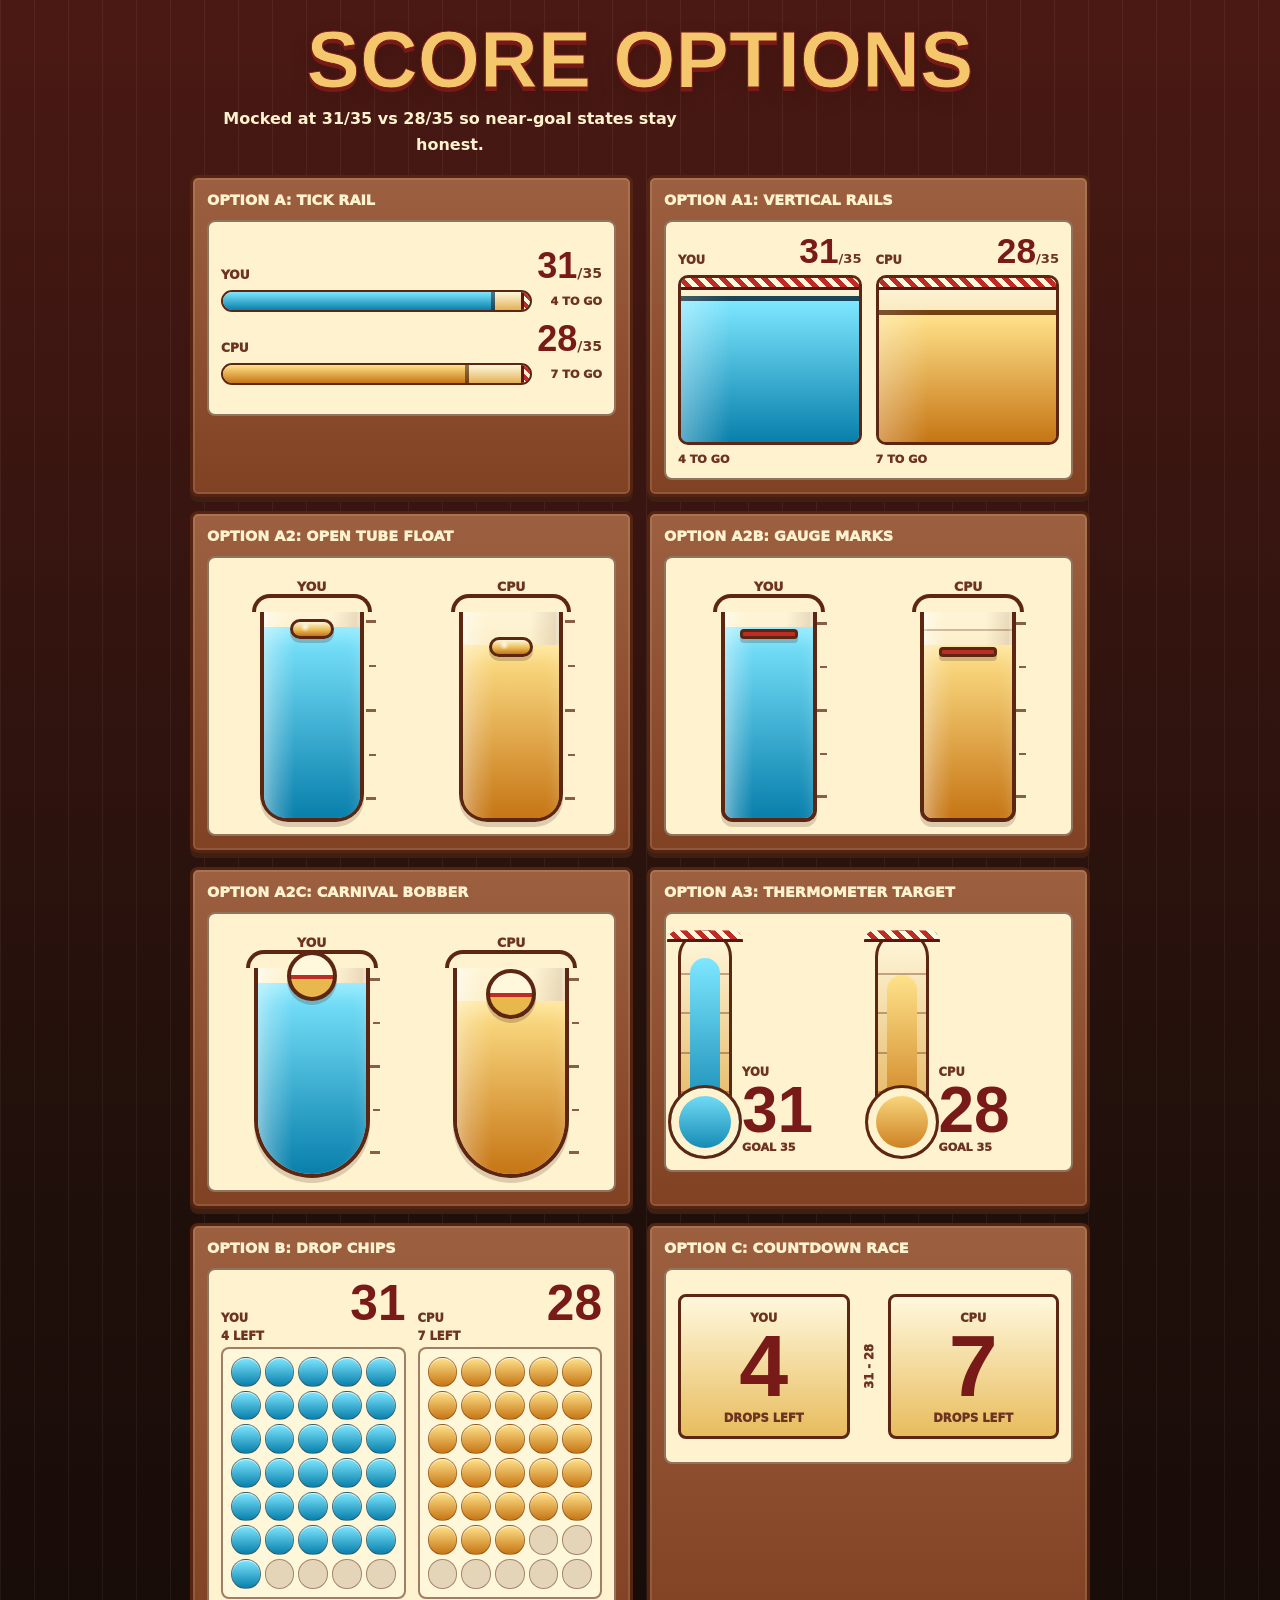
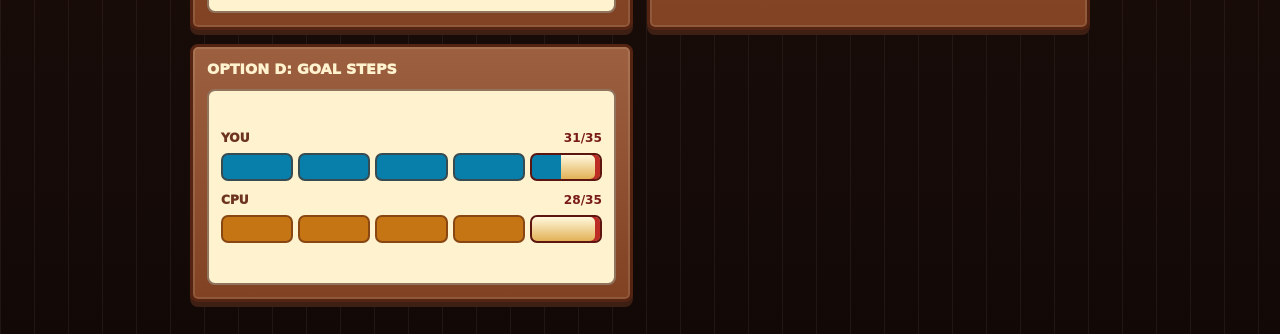
==== score-mockups.html @ f76b4ddb "Add tube-style score display Why: - Make score progress visually discernible without implying the go" ====
<!DOCTYPE html>
<html lang="en">
<head>
  <meta charset="UTF-8" />
  <meta name="viewport" content="width=device-width, initial-scale=1.0" />
  <title>ThumbJam Score Mockups</title>
  <link rel="stylesheet" href="styles.css?v=4" />
</head>
<body class="mockup-body">
  <main class="mockup-shell">
    <header class="mockup-header">
      <h1>Score Options</h1>
      <p>Mocked at 31/35 vs 28/35 so near-goal states stay honest.</p>
    </header>

    <section class="mockup-grid" aria-label="Score display mockups">
      <article class="mockup-panel">
        <h2>Option A: Tick Rail</h2>
        <div class="score-option score-option-rail">
          <div class="score-row" style="--score: 31; --target: 35; --progress: 88.57%;">
            <div class="score-row-meta">
              <span>You</span>
              <strong>31<span>/35</span></strong>
            </div>
            <div class="rail-meter" aria-hidden="true">
              <span class="rail-fill"></span>
              <span class="rail-goal"></span>
            </div>
            <small>4 to go</small>
          </div>
          <div class="score-row cpu" style="--score: 28; --target: 35; --progress: 80%;">
            <div class="score-row-meta">
              <span>CPU</span>
              <strong>28<span>/35</span></strong>
            </div>
            <div class="rail-meter" aria-hidden="true">
              <span class="rail-fill"></span>
              <span class="rail-goal"></span>
            </div>
            <small>7 to go</small>
          </div>
        </div>
      </article>

      <article class="mockup-panel mockup-panel-wide">
        <h2>Option A1: Vertical Rails</h2>
        <div class="score-option score-option-vertical">
          <div class="vertical-score" style="--progress: 88.57%;">
            <div class="vertical-topline">
              <span>You</span>
              <strong>31<span>/35</span></strong>
            </div>
            <div class="vertical-meter" aria-hidden="true">
              <span class="vertical-fill"></span>
              <span class="vertical-goal"></span>
            </div>
            <small>4 to go</small>
          </div>
          <div class="vertical-score cpu" style="--progress: 80%;">
            <div class="vertical-topline">
              <span>CPU</span>
              <strong>28<span>/35</span></strong>
            </div>
            <div class="vertical-meter" aria-hidden="true">
              <span class="vertical-fill"></span>
              <span class="vertical-goal"></span>
            </div>
            <small>7 to go</small>
          </div>
        </div>
      </article>

      <article class="mockup-panel mockup-panel-wide">
        <h2>Option A2: Open Tube Float</h2>
        <div class="score-option score-option-tubes">
          <div class="tube-pair tube-pair-classic">
            <div class="tube-score" style="--progress: 88.57%;">
              <span>You</span>
              <div class="open-tube" aria-hidden="true">
                <i class="tube-fill"></i>
                <i class="tube-float"></i>
              </div>
            </div>
            <div class="tube-score cpu" style="--progress: 80%;">
              <span>CPU</span>
              <div class="open-tube" aria-hidden="true">
                <i class="tube-fill"></i>
                <i class="tube-float"></i>
              </div>
            </div>
          </div>
        </div>
      </article>

      <article class="mockup-panel mockup-panel-wide">
        <h2>Option A2b: Gauge Marks</h2>
        <div class="score-option score-option-tubes">
          <div class="tube-pair tube-pair-gauge">
            <div class="tube-score" style="--progress: 88.57%;">
              <span>You</span>
              <div class="open-tube" aria-hidden="true">
                <i class="tube-fill"></i>
                <i class="tube-float"></i>
              </div>
            </div>
            <div class="tube-score cpu" style="--progress: 80%;">
              <span>CPU</span>
              <div class="open-tube" aria-hidden="true">
                <i class="tube-fill"></i>
                <i class="tube-float"></i>
              </div>
            </div>
          </div>
        </div>
      </article>

      <article class="mockup-panel mockup-panel-wide">
        <h2>Option A2c: Carnival Bobber</h2>
        <div class="score-option score-option-tubes">
          <div class="tube-pair tube-pair-bobber">
            <div class="tube-score" style="--progress: 88.57%;">
              <span>You</span>
              <div class="open-tube" aria-hidden="true">
                <i class="tube-fill"></i>
                <i class="tube-float"></i>
              </div>
            </div>
            <div class="tube-score cpu" style="--progress: 80%;">
              <span>CPU</span>
              <div class="open-tube" aria-hidden="true">
                <i class="tube-fill"></i>
                <i class="tube-float"></i>
              </div>
            </div>
          </div>
        </div>
      </article>

      <article class="mockup-panel mockup-panel-wide">
        <h2>Option A3: Thermometer Target</h2>
        <div class="score-option score-option-thermo">
          <div class="thermo-score" style="--progress: 88.57%;">
            <div class="thermo-meter" aria-hidden="true">
              <span class="thermo-fill"></span>
              <span class="thermo-target"></span>
            </div>
            <div class="thermo-copy">
              <span>You</span>
              <strong>31</strong>
              <small>Goal 35</small>
            </div>
          </div>
          <div class="thermo-score cpu" style="--progress: 80%;">
            <div class="thermo-meter" aria-hidden="true">
              <span class="thermo-fill"></span>
              <span class="thermo-target"></span>
            </div>
            <div class="thermo-copy">
              <span>CPU</span>
              <strong>28</strong>
              <small>Goal 35</small>
            </div>
          </div>
        </div>
      </article>

      <article class="mockup-panel">
        <h2>Option B: Drop Chips</h2>
        <div class="score-option score-option-chips">
          <div class="chip-score">
            <span>You</span>
            <strong>31</strong>
            <small>4 left</small>
            <div class="chip-lane" style="--filled: 31;">
              <i class="filled"></i><i class="filled"></i><i class="filled"></i><i class="filled"></i><i class="filled"></i><i class="filled"></i><i class="filled"></i>
              <i class="filled"></i><i class="filled"></i><i class="filled"></i><i class="filled"></i><i class="filled"></i><i class="filled"></i><i class="filled"></i>
              <i class="filled"></i><i class="filled"></i><i class="filled"></i><i class="filled"></i><i class="filled"></i><i class="filled"></i><i class="filled"></i>
              <i class="filled"></i><i class="filled"></i><i class="filled"></i><i class="filled"></i><i class="filled"></i><i class="filled"></i><i class="filled"></i>
              <i class="filled"></i><i class="filled"></i><i class="filled"></i><i></i><i></i><i></i><i></i>
            </div>
          </div>
          <div class="chip-score cpu">
            <span>CPU</span>
            <strong>28</strong>
            <small>7 left</small>
            <div class="chip-lane" style="--filled: 28;">
              <i class="filled"></i><i class="filled"></i><i class="filled"></i><i class="filled"></i><i class="filled"></i><i class="filled"></i><i class="filled"></i>
              <i class="filled"></i><i class="filled"></i><i class="filled"></i><i class="filled"></i><i class="filled"></i><i class="filled"></i><i class="filled"></i>
              <i class="filled"></i><i class="filled"></i><i class="filled"></i><i class="filled"></i><i class="filled"></i><i class="filled"></i><i class="filled"></i>
              <i class="filled"></i><i class="filled"></i><i class="filled"></i><i class="filled"></i><i class="filled"></i><i class="filled"></i><i class="filled"></i>
              <i></i><i></i><i></i><i></i><i></i><i></i><i></i>
            </div>
          </div>
        </div>
      </article>

      <article class="mockup-panel">
        <h2>Option C: Countdown Race</h2>
        <div class="score-option score-option-countdown">
          <div class="countdown-score">
            <span>You</span>
            <strong>4</strong>
            <small>drops left</small>
          </div>
          <div class="countdown-vs">31 - 28</div>
          <div class="countdown-score cpu">
            <span>CPU</span>
            <strong>7</strong>
            <small>drops left</small>
          </div>
        </div>
      </article>

      <article class="mockup-panel">
        <h2>Option D: Goal Steps</h2>
        <div class="score-option score-option-steps">
          <div class="step-score" style="--progress: 88.57%;">
            <div class="step-label">
              <span>You</span>
              <strong>31/35</strong>
            </div>
            <div class="step-track" aria-hidden="true">
              <span style="--fill: 100%;"></span><span style="--fill: 100%;"></span><span style="--fill: 100%;"></span><span style="--fill: 100%;"></span><span style="--fill: 42.85%;"></span>
            </div>
          </div>
          <div class="step-score cpu" style="--progress: 80%;">
            <div class="step-label">
              <span>CPU</span>
              <strong>28/35</strong>
            </div>
            <div class="step-track" aria-hidden="true">
              <span style="--fill: 100%;"></span><span style="--fill: 100%;"></span><span style="--fill: 100%;"></span><span style="--fill: 100%;"></span><span style="--fill: 0%;"></span>
            </div>
          </div>
        </div>
      </article>
    </section>
  </main>
</body>
</html>
---- styles.css ----
:root {
  --bg: #20110c;
  --booth-red: #bd2d25;
  --booth-red-dark: #781a18;
  --cream: #fff2cf;
  --cream-deep: #f4c76c;
  --wood: #7a3f22;
  --wood-dark: #3d1f14;
  --ink: #27120d;
  --text: #fff8dd;
  --muted: #6c3420;
  --player: #35c7f0;
  --player-deep: #087fab;
  --cpu: #ffbd35;
  --cpu-deep: #c67514;
  --shadow: 0 24px 54px rgba(48, 20, 8, 0.38);
}

* {
  box-sizing: border-box;
}

body {
  margin: 0;
  min-height: 100vh;
  font-family: Avenir Next, Trebuchet MS, system-ui, sans-serif;
  color: var(--text);
  background:
    radial-gradient(circle at 50% 0%, rgba(255, 210, 92, 0.24), transparent 30%),
    linear-gradient(90deg, rgba(255, 242, 207, 0.06) 1px, transparent 1px),
    linear-gradient(180deg, #4b1914 0%, #21100b 58%, #120907 100%);
  background-size: auto, 34px 34px, auto;
  padding: 0;
  touch-action: manipulation;
}

body.is-playing {
  overflow: hidden;
  overscroll-behavior: none;
  touch-action: none;
}

.game-shell {
  width: min(720px, 100%);
  min-height: 100vh;
  min-height: 100svh;
  margin: 0 auto;
  padding: 12px;
  padding-bottom: calc(12px + env(safe-area-inset-bottom));
  background:
    linear-gradient(90deg, rgba(255, 255, 255, 0.06), transparent 18%, transparent 82%, rgba(0, 0, 0, 0.16)),
    linear-gradient(180deg, #9a4f29 0%, #70371f 48%, #3b1d13 100%);
}

.setup-screen {
  display: grid;
  gap: 16px;
}

.game-screen {
  height: calc(100vh - 24px);
  height: calc(100svh - 24px - env(safe-area-inset-bottom));
  min-height: calc(100vh - 24px);
  min-height: calc(100svh - 24px - env(safe-area-inset-bottom));
  display: flex;
  flex-direction: column;
  gap: 10px;
  overflow: hidden;
  overscroll-behavior: none;
  touch-action: none;
  position: relative;
}

.countdown-overlay {
  position: absolute;
  inset: 0;
  z-index: 10;
  display: grid;
  place-items: center;
  background: rgba(31, 12, 8, 0.72);
  color: var(--cream);
  font-size: clamp(5rem, 28vw, 12rem);
  font-weight: 900;
  line-height: 1;
  text-align: center;
  text-shadow: 0 7px 0 var(--booth-red-dark), 0 18px 34px rgba(0, 0, 0, 0.42);
  pointer-events: none;
}

.results-overlay {
  position: absolute;
  inset: 0;
  z-index: 11;
  display: grid;
  place-items: center;
  padding: 18px;
  background: rgba(32, 13, 7, 0.82);
  touch-action: manipulation;
}

.results-panel {
  width: min(420px, 100%);
  display: grid;
  gap: 16px;
  padding: 22px;
  border: 4px solid var(--booth-red-dark);
  border-radius: 8px;
  background:
    linear-gradient(135deg, rgba(255, 255, 255, 0.22), transparent 26%),
    linear-gradient(180deg, #fff0bd, #f0b84f);
  box-shadow: 0 0 0 5px #ffd36f, 0 22px 42px rgba(0, 0, 0, 0.36);
  color: var(--ink);
  text-align: center;
}

.results-panel h2 {
  margin: 0;
  color: var(--booth-red-dark);
  font-size: clamp(2rem, 10vw, 3.4rem);
  font-weight: 1000;
  line-height: 0.95;
  text-transform: uppercase;
  text-shadow: 0 2px 0 #fff7df;
}

.result-score-summary {
  display: grid;
  grid-template-columns: repeat(2, minmax(0, 1fr));
  gap: 10px;
}

.result-score-card {
  min-width: 0;
  display: grid;
  gap: 8px;
  padding: 14px 12px;
  border: 2px solid rgba(94, 41, 18, 0.26);
  border-radius: 8px;
  background: rgba(255, 248, 221, 0.76);
  color: var(--ink);
}

.result-score-card span {
  overflow-wrap: anywhere;
  color: var(--muted);
  font-size: 0.9rem;
  font-weight: 900;
  line-height: 1.1;
  text-transform: uppercase;
}

.result-score-card strong {
  font-size: clamp(2.1rem, 12vw, 4rem);
  line-height: 0.95;
}

.results-panel p {
  margin: 0;
  max-width: none;
  color: var(--muted);
}

header {
  text-align: center;
}

.game-header,
.setup-screen header {
  position: relative;
  display: flex;
  justify-content: center;
  align-items: end;
  min-height: 78px;
  padding: 24px 72px 10px;
  border: 3px solid var(--booth-red-dark);
  border-radius: 8px;
  background:
    radial-gradient(circle at 18px 20px, #ffe59b 0 4px, transparent 5px),
    radial-gradient(circle at calc(100% - 18px) 20px, #ffe59b 0 4px, transparent 5px),
    repeating-linear-gradient(90deg, var(--booth-red) 0 36px, var(--cream) 36px 72px);
  box-shadow: inset 0 -12px 0 rgba(80, 23, 17, 0.22), 0 8px 0 var(--wood-dark);
}

.game-header::after,
.setup-screen header::after {
  content: "";
  position: absolute;
  left: 10px;
  right: 10px;
  bottom: -14px;
  height: 18px;
  border-radius: 0 0 8px 8px;
  background:
    radial-gradient(circle, #ffe08a 0 4px, #a92720 5px 8px, transparent 9px) 0 50% / 34px 18px repeat-x,
    linear-gradient(180deg, #da3a31, #8d211c);
  box-shadow: 0 5px 0 rgba(43, 17, 9, 0.5);
}

.settings-button {
  position: absolute;
  right: 10px;
  bottom: 12px;
  border: 2px solid rgba(74, 29, 14, 0.56);
  border-radius: 8px;
  background: rgba(255, 248, 221, 0.9);
  color: var(--booth-red-dark);
  padding: 8px 10px;
  font: inherit;
  font-size: 0.78rem;
  font-weight: 900;
  cursor: pointer;
  text-transform: uppercase;
}

.settings-button:disabled {
  opacity: 0.42;
  cursor: default;
}

h1 {
  position: relative;
  z-index: 1;
  margin: 0;
  color: #ffe792;
  font-family: Impact, Haettenschweiler, Avenir Next Condensed, sans-serif;
  font-size: clamp(2.2rem, 10vw, 4.2rem);
  font-weight: 900;
  line-height: 0.88;
  letter-spacing: 0;
  text-transform: uppercase;
  -webkit-text-stroke: 1px var(--booth-red-dark);
  text-shadow: 0 4px 0 var(--booth-red-dark), 0 8px 18px rgba(51, 16, 8, 0.4);
}

p {
  margin: 12px auto 0;
  max-width: 680px;
  line-height: 1.6;
  color: var(--cream);
}

.scoreboard {
  display: grid;
  grid-template-columns: repeat(2, minmax(0, 1fr));
  gap: 10px;
  margin-top: 6px;
}

.score-card {
  position: relative;
  min-width: 0;
  padding: 8px 12px 9px;
  border: 3px solid #552311;
  border-radius: 8px;
  background:
    linear-gradient(180deg, rgba(255, 255, 255, 0.18), transparent 42%),
    linear-gradient(180deg, #fff0bd, #d99834);
  box-shadow: inset 0 0 0 2px rgba(255, 248, 221, 0.36), 0 5px 0 var(--wood-dark);
  color: var(--ink);
  text-align: center;
}

.score-card.cpu {
  background:
    linear-gradient(180deg, rgba(255, 255, 255, 0.18), transparent 42%),
    linear-gradient(180deg, #ffe09a, #bd671f);
}

.score-card h2 {
  margin: 0 0 4px;
  color: var(--muted);
  font-size: 0.74rem;
  font-weight: 1000;
  line-height: 1.05;
  text-transform: uppercase;
  overflow-wrap: anywhere;
}

.score-card p {
  margin: 0;
  color: var(--booth-red-dark);
  font-family: Impact, Haettenschweiler, Avenir Next Condensed, sans-serif;
  font-size: 1rem;
  font-weight: 900;
  line-height: 0.92;
  text-shadow: 0 2px 0 rgba(255, 248, 221, 0.72);
  position: absolute;
  width: 1px;
  height: 1px;
  overflow: hidden;
  clip: rect(0 0 0 0);
  white-space: nowrap;
}

.status {
  width: 100%;
  margin: 0;
  max-width: none;
  min-height: 42px;
  display: flex;
  align-items: center;
  justify-content: center;
  padding: 8px 12px;
  border: 2px dashed rgba(78, 31, 15, 0.44);
  border-radius: 8px;
  background: rgba(255, 241, 191, 0.92);
  color: var(--muted);
  text-align: center;
  font-weight: 900;
  line-height: 1.25;
}

.settings-panel {
  display: flex;
  flex-wrap: wrap;
  gap: 12px;
  align-items: stretch;
  margin-top: 12px;
  padding: 16px;
  border: 3px solid #552311;
  border-radius: 8px;
  background:
    linear-gradient(180deg, rgba(255, 248, 221, 0.12), rgba(0, 0, 0, 0.08)),
    #8c4726;
  box-shadow: inset 0 0 0 2px rgba(255, 248, 221, 0.12), 0 5px 0 var(--wood-dark);
}

.settings-panel label {
  margin: 0;
  color: var(--cream);
  display: flex;
  flex: 1 1 180px;
  gap: 10px;
  align-items: center;
  justify-content: space-between;
  font-weight: 800;
}

.settings-panel .name-setting {
  flex-basis: 100%;
}

.name-setting input {
  flex: 1;
}

select,
input {
  min-width: 0;
  border-radius: 8px;
  border: 2px solid rgba(65, 26, 13, 0.58);
  background: #fff8dd;
  color: var(--ink);
  padding: 10px 12px;
  font: inherit;
  font-weight: 800;
}

input::placeholder {
  color: rgba(39, 18, 13, 0.48);
}

.is-hidden {
  display: none !important;
}

.multiplayer-panel {
  display: grid;
  grid-template-columns: 1fr;
}

.room-link-row {
  flex-direction: column;
  align-items: stretch;
}

.button-row {
  display: grid;
  grid-template-columns: repeat(auto-fit, minmax(160px, 1fr));
  gap: 10px;
}

.action-button {
  border: 3px solid #5a210f;
  border-radius: 8px;
  padding: 18px 16px;
  color: var(--ink);
  cursor: pointer;
  background:
    linear-gradient(180deg, rgba(255, 255, 255, 0.42), transparent 38%),
    linear-gradient(180deg, #64dcff, #1595c3 68%, #087fab);
  box-shadow: inset 0 -5px 0 rgba(0, 65, 100, 0.4), 0 7px 0 #3d1f14, 0 16px 24px rgba(50, 20, 8, 0.28);
  font-size: 1.05rem;
  font-weight: 1000;
  text-transform: uppercase;
  touch-action: manipulation;
  transition: transform 0.12s ease, filter 0.12s ease, box-shadow 0.12s ease;
}

body.is-playing .action-button {
  touch-action: manipulation;
}

.play-zone {
  margin-top: auto;
  touch-action: manipulation;
}

.play-button {
  width: 100%;
  min-height: clamp(96px, 19svh, 150px);
  border-color: #5c160f;
  border-radius: 10px;
  background:
    radial-gradient(circle at 50% 20%, rgba(255, 255, 255, 0.55), transparent 24%),
    linear-gradient(180deg, #ffdf5f, #ed3f32 55%, #a8231e);
  box-shadow: inset 0 -8px 0 rgba(92, 15, 10, 0.5), 0 9px 0 #4a180d, 0 18px 28px rgba(45, 17, 7, 0.34);
  color: #fff8dd;
  font-size: clamp(1.65rem, 8vw, 2.8rem);
  letter-spacing: 0;
  text-shadow: 0 3px 0 rgba(76, 17, 8, 0.55);
}

.action-button:hover {
  filter: brightness(1.04);
  transform: translateY(-2px);
}

.action-button:active {
  transform: translateY(5px);
  box-shadow: inset 0 -2px 0 rgba(0, 65, 100, 0.36), 0 2px 0 #3d1f14, 0 8px 14px rgba(50, 20, 8, 0.24);
}

.play-button:active {
  box-shadow: inset 0 -3px 0 rgba(92, 15, 10, 0.5), 0 3px 0 #4a180d, 0 8px 14px rgba(45, 17, 7, 0.28);
}

.action-button.secondary {
  background:
    linear-gradient(180deg, rgba(255, 255, 255, 0.24), transparent 40%),
    linear-gradient(180deg, #fff2cf, #dda94b);
  color: var(--booth-red-dark);
  box-shadow: inset 0 -4px 0 rgba(99, 42, 14, 0.22), 0 5px 0 #3d1f14;
}

.arena {
  display: grid;
  grid-template-columns: repeat(2, minmax(0, 1fr));
  gap: 10px;
  min-height: 0;
  padding: 10px;
  border: 3px solid #4b210f;
  border-radius: 8px;
  background:
    linear-gradient(90deg, rgba(255, 255, 255, 0.07), transparent 20%, transparent 80%, rgba(0, 0, 0, 0.12)),
    repeating-linear-gradient(90deg, #8b4828 0 22px, #7a3f22 22px 44px);
  box-shadow: inset 0 0 0 2px rgba(255, 248, 221, 0.09), 0 6px 0 var(--wood-dark);
}

.lane {
  --progress: 0%;
  min-width: 0;
  min-height: clamp(160px, 29svh, 280px);
  position: relative;
  overflow: visible;
  padding: 16px 12px 34px;
  border: 3px solid #5c2612;
  border-radius: 8px;
  background:
    radial-gradient(circle at 50% 12%, rgba(255, 255, 255, 0.62), transparent 10%),
    linear-gradient(180deg, #fff5d6 0%, #f4c76c 100%);
  box-shadow: inset 0 0 0 3px rgba(255, 255, 255, 0.22);
}

.score-tube {
  content: "";
  position: absolute;
  z-index: 1;
  left: 50%;
  top: 22px;
  bottom: 52px;
  width: min(96px, 58%);
  transform: translateX(-50%);
  overflow: visible;
  border: 4px solid #5c2612;
  border-top: 0;
  border-radius: 0 0 12px 12px;
  background:
    repeating-linear-gradient(0deg, transparent 0 calc(12.5% - 2px), rgba(92, 38, 18, 0.28) calc(12.5% - 2px) 12.5%),
    linear-gradient(90deg, rgba(255, 255, 255, 0.46), transparent 24%, transparent 70%, rgba(92, 38, 18, 0.14)),
    linear-gradient(180deg, rgba(255, 248, 221, 0.78), rgba(226, 177, 86, 0.54));
  box-shadow: inset 0 0 0 3px rgba(255, 255, 255, 0.24), 0 5px 0 rgba(61, 31, 20, 0.18);
}

.score-tube::before {
  content: "";
  position: absolute;
  left: -12px;
  right: -12px;
  top: -8px;
  height: 14px;
  border: 3px solid #5c2612;
  border-bottom: 0;
  border-radius: 999px 999px 0 0;
  background: #fff2cf;
}

.score-tube::after {
  content: "";
  position: absolute;
  inset: 18px -16px 18px auto;
  width: 10px;
  background:
    linear-gradient(#5c2612 0 0) 0 0 / 10px 3px no-repeat,
    linear-gradient(#5c2612 0 0) 3px 25% / 7px 2px no-repeat,
    linear-gradient(#5c2612 0 0) 0 50% / 10px 3px no-repeat,
    linear-gradient(#5c2612 0 0) 3px 75% / 7px 2px no-repeat,
    linear-gradient(#5c2612 0 0) 0 100% / 10px 3px no-repeat;
  opacity: 0.72;
}

.lane span {
  position: absolute;
  z-index: 4;
  bottom: 10px;
  left: 10px;
  right: 10px;
  color: var(--booth-red-dark);
  font-size: 0.75rem;
  font-weight: 1000;
  line-height: 1.05;
  text-align: center;
  text-transform: uppercase;
  overflow-wrap: anywhere;
}

.tower {
  position: absolute;
  z-index: 1;
  inset: auto 0 0;
  width: 100%;
  max-height: 100%;
  height: 0;
  border-radius: 0 0 8px 8px;
  background:
    linear-gradient(90deg, rgba(255, 255, 255, 0.36), transparent 32%),
    linear-gradient(180deg, #7ee7ff, var(--player) 45%, var(--player-deep));
  box-shadow: inset 0 11px 16px rgba(255, 255, 255, 0.24);
  transition: height 0.16s cubic-bezier(0.2, 0.8, 0.2, 1);
}

.score-float {
  content: "";
  position: absolute;
  z-index: 2;
  left: 50%;
  bottom: calc(var(--progress) - 5px);
  width: 58px;
  max-width: calc(100% - 14px);
  height: 10px;
  transform: translateX(-50%);
  border: 3px solid #5c2612;
  border-radius: 4px;
  background: var(--booth-red);
  box-shadow: 0 4px 0 rgba(61, 31, 20, 0.22);
  animation: tube-bob 720ms ease-in-out infinite alternate;
}

.cpu-lane .tower {
  background:
    linear-gradient(90deg, rgba(255, 255, 255, 0.3), transparent 32%),
    linear-gradient(180deg, #ffe28a, var(--cpu) 48%, var(--cpu-deep));
}

@keyframes tube-bob {
  from {
    transform: translateX(-50%) translateY(-2px) rotate(-1deg);
  }

  to {
    transform: translateX(-50%) translateY(2px) rotate(1deg);
  }
}

@media (max-width: 430px) {
  .game-shell {
    padding-inline: 8px;
  }

  .game-screen {
    gap: 10px;
  }

  .game-header,
  .setup-screen header {
    min-height: 70px;
    padding-inline: 58px;
  }

  .settings-button {
    max-width: 56px;
    padding-inline: 6px;
    font-size: 0.68rem;
  }

  .score-card {
    padding-inline: 8px;
  }
}

@media (min-width: 721px) {
  body {
    padding: 24px;
  }

  .game-shell {
    border: 5px solid #2b120a;
    border-radius: 22px;
    box-shadow: var(--shadow);
  }

  .game-screen {
    height: calc(100vh - 82px);
    min-height: calc(100vh - 82px);
  }
}

.mockup-body {
  min-height: 100vh;
  background:
    linear-gradient(90deg, rgba(255, 242, 207, 0.06) 1px, transparent 1px),
    linear-gradient(180deg, #4b1914 0%, #21100b 58%, #120907 100%);
  background-size: 34px 34px, auto;
  padding: 14px;
  overflow: auto;
}

.mockup-shell {
  width: min(900px, 100%);
  margin: 0 auto;
}

.mockup-header {
  padding: 10px 0 18px;
}

.mockup-header h1 {
  margin: 0;
  font-family: Impact, Haettenschweiler, Avenir Next Condensed, sans-serif;
  font-size: clamp(2.5rem, 12vw, 5rem);
  line-height: 0.9;
  color: var(--cream-deep);
  text-transform: uppercase;
  text-shadow: 0 4px 0 var(--booth-red-dark), 0 8px 18px rgba(51, 16, 8, 0.4);
}

.mockup-header p {
  margin: 10px 0 0;
  max-width: 520px;
  color: var(--cream);
  font-weight: 800;
}

.mockup-grid {
  display: grid;
  grid-template-columns: repeat(auto-fit, minmax(min(100%, 360px), 1fr));
  gap: 14px;
  padding-bottom: 18px;
}

.mockup-panel {
  min-width: 0;
  padding: 14px;
  border: 3px solid #552311;
  border-radius: 8px;
  background:
    linear-gradient(180deg, rgba(255, 248, 221, 0.14), rgba(0, 0, 0, 0.08)),
    #8c4726;
  box-shadow: inset 0 0 0 2px rgba(255, 248, 221, 0.12), 0 5px 0 var(--wood-dark);
}

.mockup-panel h2 {
  margin: 0 0 12px;
  color: var(--cream);
  font-size: 0.9rem;
  font-weight: 1000;
  text-transform: uppercase;
}

.mockup-panel-wide {
  grid-column: span 1;
}

.score-option {
  min-height: 196px;
  display: grid;
  align-content: center;
  gap: 12px;
  padding: 12px;
  border: 2px solid rgba(65, 26, 13, 0.58);
  border-radius: 8px;
  background: #fff2cf;
  color: var(--ink);
}

.score-row {
  display: grid;
  grid-template-columns: 1fr auto;
  gap: 8px 12px;
  align-items: center;
}

.score-row-meta {
  display: flex;
  align-items: end;
  justify-content: space-between;
  gap: 10px;
  grid-column: 1 / -1;
  color: var(--muted);
  font-size: 0.76rem;
  font-weight: 1000;
  text-transform: uppercase;
}

.score-row-meta strong {
  color: var(--booth-red-dark);
  font-family: Impact, Haettenschweiler, Avenir Next Condensed, sans-serif;
  font-size: 2.25rem;
  line-height: 0.86;
}

.score-row-meta strong span {
  color: var(--muted);
  font-family: Avenir Next, Trebuchet MS, system-ui, sans-serif;
  font-size: 0.88rem;
}

.score-row small {
  min-width: 58px;
  color: var(--muted);
  font-size: 0.7rem;
  font-weight: 1000;
  text-align: right;
  text-transform: uppercase;
}

.rail-meter {
  position: relative;
  height: 22px;
  overflow: hidden;
  border: 2px solid #5c2612;
  border-radius: 999px;
  background:
    repeating-linear-gradient(90deg, transparent 0 calc(20% - 2px), rgba(92, 38, 18, 0.42) calc(20% - 2px) 20%),
    linear-gradient(180deg, #fff8dd, #e2b156);
}

.rail-fill {
  position: absolute;
  inset: 0 auto 0 0;
  width: var(--progress);
  border-right: 4px solid rgba(39, 18, 13, 0.52);
  background: linear-gradient(180deg, #7ee7ff, var(--player-deep));
}

.cpu .rail-fill {
  background: linear-gradient(180deg, #ffe28a, var(--cpu-deep));
}

.rail-goal {
  position: absolute;
  inset: -2px 0 -2px auto;
  width: 9px;
  border-left: 3px solid #5c160f;
  background: repeating-linear-gradient(45deg, #fff8dd 0 4px, var(--booth-red) 4px 8px);
}

.score-option-vertical {
  min-height: 260px;
  grid-template-columns: 1fr 1fr;
  align-items: stretch;
  gap: 14px;
}

.vertical-score {
  min-width: 0;
  display: grid;
  grid-template-rows: auto 1fr auto;
  gap: 8px;
}

.vertical-topline {
  display: flex;
  align-items: end;
  justify-content: space-between;
  gap: 8px;
  color: var(--muted);
  font-size: 0.72rem;
  font-weight: 1000;
  text-transform: uppercase;
}

.vertical-topline strong {
  color: var(--booth-red-dark);
  font-family: Impact, Haettenschweiler, Avenir Next Condensed, sans-serif;
  font-size: 2.2rem;
  line-height: 0.9;
}

.vertical-topline strong span {
  color: var(--muted);
  font-family: Avenir Next, Trebuchet MS, system-ui, sans-serif;
  font-size: 0.82rem;
}

.vertical-meter {
  position: relative;
  min-height: 170px;
  overflow: hidden;
  border: 3px solid #5c2612;
  border-radius: 10px;
  background:
    repeating-linear-gradient(0deg, transparent 0 calc(20% - 2px), rgba(92, 38, 18, 0.44) calc(20% - 2px) 20%),
    linear-gradient(180deg, #fff8dd, #e2b156);
}

.vertical-fill {
  position: absolute;
  inset: auto 0 0;
  height: var(--progress);
  border-top: 5px solid rgba(39, 18, 13, 0.52);
  background:
    linear-gradient(90deg, rgba(255, 255, 255, 0.34), transparent 28%),
    linear-gradient(180deg, #7ee7ff, var(--player-deep));
}

.cpu .vertical-fill {
  background:
    linear-gradient(90deg, rgba(255, 255, 255, 0.3), transparent 28%),
    linear-gradient(180deg, #ffe28a, var(--cpu-deep));
}

.vertical-goal {
  position: absolute;
  inset: 0 -3px auto;
  height: 12px;
  border-bottom: 3px solid #5c160f;
  background: repeating-linear-gradient(45deg, #fff8dd 0 5px, var(--booth-red) 5px 10px);
}

.vertical-score small,
.thermo-copy small {
  color: var(--muted);
  font-size: 0.7rem;
  font-weight: 1000;
  text-transform: uppercase;
}

.score-option-tubes {
  min-height: 280px;
  align-content: stretch;
}

.tube-pair {
  display: grid;
  grid-template-columns: 1fr 1fr;
  gap: 18px;
  align-items: end;
  min-height: 250px;
}

.tube-score {
  min-width: 0;
  display: grid;
  grid-template-rows: auto 1fr;
  gap: 8px;
  align-items: end;
  justify-items: center;
}

.tube-score > span {
  color: var(--muted);
  font-size: 0.78rem;
  font-weight: 1000;
  text-transform: uppercase;
}

.open-tube {
  position: relative;
  width: min(96px, 100%);
  height: 220px;
  overflow: visible;
  border: 4px solid #5c2612;
  border-top: 0;
  border-radius: 0 0 28px 28px;
  background:
    linear-gradient(90deg, rgba(255, 255, 255, 0.46), transparent 24%, transparent 70%, rgba(92, 38, 18, 0.14)),
    linear-gradient(180deg, rgba(255, 248, 221, 0.78), rgba(226, 177, 86, 0.54));
  box-shadow: inset 0 0 0 3px rgba(255, 255, 255, 0.24), 0 5px 0 rgba(61, 31, 20, 0.18);
}

.open-tube::before {
  content: "";
  position: absolute;
  left: -12px;
  right: -12px;
  top: -8px;
  height: 14px;
  border: 4px solid #5c2612;
  border-bottom: 0;
  border-radius: 999px 999px 0 0;
  background: #fff2cf;
}

.open-tube::after {
  content: "";
  position: absolute;
  inset: 20px -14px 20px auto;
  width: 10px;
  background:
    linear-gradient(#5c2612 0 0) 0 0 / 10px 3px no-repeat,
    linear-gradient(#5c2612 0 0) 3px 25% / 7px 2px no-repeat,
    linear-gradient(#5c2612 0 0) 0 50% / 10px 3px no-repeat,
    linear-gradient(#5c2612 0 0) 3px 75% / 7px 2px no-repeat,
    linear-gradient(#5c2612 0 0) 0 100% / 10px 3px no-repeat;
  opacity: 0.72;
}

.tube-fill {
  position: absolute;
  inset: auto 0 0;
  height: var(--progress);
  border-radius: 0 0 22px 22px;
  background:
    linear-gradient(90deg, rgba(255, 255, 255, 0.36), transparent 32%),
    linear-gradient(180deg, #7ee7ff, var(--player-deep));
  box-shadow: inset 0 11px 16px rgba(255, 255, 255, 0.24);
}

.cpu .tube-fill {
  background:
    linear-gradient(90deg, rgba(255, 255, 255, 0.3), transparent 32%),
    linear-gradient(180deg, #ffe28a, var(--cpu-deep));
}

.tube-float {
  position: absolute;
  z-index: 2;
  left: 50%;
  bottom: calc(var(--progress) - 12px);
  width: 44px;
  height: 20px;
  transform: translateX(-50%);
  border: 3px solid #5c2612;
  border-radius: 999px;
  background:
    radial-gradient(circle at 32% 36%, rgba(255, 255, 255, 0.85), transparent 18%),
    linear-gradient(180deg, #fff8dd, #e9b84d 58%, #c27222);
  box-shadow: 0 4px 0 rgba(61, 31, 20, 0.22);
}

.tube-pair-classic .open-tube {
  width: min(104px, 100%);
}

.tube-pair-classic .open-tube::after {
  inset: 18px -16px 18px auto;
}

.tube-pair-gauge .open-tube {
  border-radius: 0 0 12px 12px;
  background:
    repeating-linear-gradient(0deg, transparent 0 calc(12.5% - 2px), rgba(92, 38, 18, 0.28) calc(12.5% - 2px) 12.5%),
    linear-gradient(90deg, rgba(255, 255, 255, 0.46), transparent 24%, transparent 70%, rgba(92, 38, 18, 0.14)),
    linear-gradient(180deg, rgba(255, 248, 221, 0.78), rgba(226, 177, 86, 0.54));
}

.tube-pair-gauge .tube-fill {
  border-radius: 0 0 8px 8px;
}

.tube-pair-gauge .tube-float {
  width: 58px;
  height: 10px;
  border-radius: 4px;
  background: var(--booth-red);
}

.tube-pair-bobber .open-tube {
  width: min(116px, 100%);
  border-radius: 0 0 999px 999px;
}

.tube-pair-bobber .tube-fill {
  border-radius: 0 0 999px 999px;
}

.tube-pair-bobber .tube-float {
  bottom: calc(var(--progress) - 18px);
  width: 50px;
  height: 50px;
  border-width: 4px;
  border-radius: 50%;
  background:
    linear-gradient(180deg, #fff8dd 0 48%, var(--booth-red) 48% 56%, #e9b84d 56% 100%);
}

.thermo-copy {
  min-width: 0;
  display: grid;
  gap: 4px;
  align-content: center;
  color: var(--muted);
  font-size: 0.72rem;
  font-weight: 1000;
  text-transform: uppercase;
}

.score-option-thermo {
  min-height: 260px;
  grid-template-columns: 1fr 1fr;
  align-items: end;
}

.thermo-score {
  min-width: 0;
  display: grid;
  grid-template-columns: auto 1fr;
  gap: 10px;
  align-items: end;
}

.thermo-meter {
  position: relative;
  width: 54px;
  height: 204px;
  margin-bottom: 20px;
  border: 3px solid #5c2612;
  border-radius: 999px;
  background:
    repeating-linear-gradient(0deg, transparent 0 calc(20% - 2px), rgba(92, 38, 18, 0.36) calc(20% - 2px) 20%),
    linear-gradient(180deg, #fff8dd, #e2b156);
}

.thermo-meter::after {
  content: "";
  position: absolute;
  left: 50%;
  bottom: -28px;
  width: 68px;
  height: 68px;
  transform: translateX(-50%);
  border: 3px solid #5c2612;
  border-radius: 50%;
  background: linear-gradient(180deg, #7ee7ff, var(--player-deep));
  box-shadow: inset 0 0 0 8px #fff2cf;
}

.cpu .thermo-meter::after {
  background: linear-gradient(180deg, #ffe28a, var(--cpu-deep));
}

.thermo-fill {
  position: absolute;
  inset: auto 9px -2px;
  height: var(--progress);
  border-radius: 999px 999px 0 0;
  background: linear-gradient(180deg, #7ee7ff, var(--player-deep));
}

.cpu .thermo-fill {
  background: linear-gradient(180deg, #ffe28a, var(--cpu-deep));
}

.thermo-target {
  position: absolute;
  inset: -3px -14px auto;
  height: 12px;
  border-bottom: 3px solid #5c160f;
  border-radius: 999px 999px 0 0;
  background: repeating-linear-gradient(45deg, #fff8dd 0 5px, var(--booth-red) 5px 10px);
}

.thermo-copy strong {
  color: var(--booth-red-dark);
  font-family: Impact, Haettenschweiler, Avenir Next Condensed, sans-serif;
  font-size: 4rem;
  line-height: 0.85;
}

.score-option-chips {
  grid-template-columns: 1fr 1fr;
}

.chip-score {
  min-width: 0;
  display: grid;
  grid-template-columns: 1fr auto;
  gap: 4px 8px;
  align-items: end;
}

.chip-score > span,
.chip-score small {
  color: var(--muted);
  font-size: 0.72rem;
  font-weight: 1000;
  text-transform: uppercase;
}

.chip-score strong {
  color: var(--booth-red-dark);
  font-family: Impact, Haettenschweiler, Avenir Next Condensed, sans-serif;
  font-size: 3.1rem;
  line-height: 0.86;
}

.chip-score small {
  grid-column: 1 / -1;
}

.chip-lane {
  grid-column: 1 / -1;
  display: grid;
  grid-template-columns: repeat(5, 1fr);
  gap: 4px;
  padding: 8px;
  border: 2px solid rgba(92, 38, 18, 0.58);
  border-radius: 8px;
  background: rgba(255, 248, 221, 0.72);
}

.chip-lane i {
  aspect-ratio: 1;
  border: 1px solid rgba(92, 38, 18, 0.46);
  border-radius: 50%;
  background: rgba(92, 38, 18, 0.16);
}

.chip-lane i.filled {
  background: linear-gradient(180deg, #7ee7ff, var(--player-deep));
  box-shadow: inset 0 1px 0 rgba(255, 255, 255, 0.7);
}

.cpu .chip-lane i.filled {
  background: linear-gradient(180deg, #ffe28a, var(--cpu-deep));
}

.score-option-countdown {
  grid-template-columns: 1fr auto 1fr;
  align-items: center;
}

.countdown-score {
  min-width: 0;
  padding: 10px;
  border: 3px solid #5c2612;
  border-radius: 8px;
  background: linear-gradient(180deg, #fff8dd, #e8bc5d);
  text-align: center;
}

.countdown-score span,
.countdown-score small,
.countdown-vs {
  color: var(--muted);
  font-size: 0.72rem;
  font-weight: 1000;
  text-transform: uppercase;
}

.countdown-score strong {
  display: block;
  color: var(--booth-red-dark);
  font-family: Impact, Haettenschweiler, Avenir Next Condensed, sans-serif;
  font-size: clamp(3.2rem, 16vw, 5.5rem);
  line-height: 0.92;
}

.countdown-vs {
  writing-mode: vertical-rl;
  transform: rotate(180deg);
}

.step-score {
  display: grid;
  gap: 8px;
}

.step-label {
  display: flex;
  justify-content: space-between;
  gap: 10px;
  color: var(--muted);
  font-size: 0.76rem;
  font-weight: 1000;
  text-transform: uppercase;
}

.step-label strong {
  color: var(--booth-red-dark);
}

.step-track {
  display: grid;
  grid-template-columns: repeat(5, 1fr);
  gap: 5px;
}

.step-track span {
  height: 28px;
  border: 2px solid rgba(92, 38, 18, 0.58);
  border-radius: 7px;
  background:
    linear-gradient(90deg, var(--player-deep) 0 var(--fill), transparent 0),
    linear-gradient(180deg, #fff8dd, #e2b156);
}

.cpu .step-track span {
  background:
    linear-gradient(90deg, var(--cpu-deep) 0 var(--fill), transparent 0),
    linear-gradient(180deg, #fff8dd, #e2b156);
}

.step-track span:nth-child(5) {
  border-color: #5c160f;
  box-shadow: inset -5px 0 0 var(--booth-red);
}

@media (max-width: 430px) {
  .mockup-body {
    padding-inline: 8px;
  }

  .score-option-chips,
  .score-option-countdown,
  .score-option-vertical,
  .score-option-thermo {
    grid-template-columns: 1fr;
  }

  .countdown-vs {
    writing-mode: horizontal-tb;
    transform: none;
    text-align: center;
  }
}
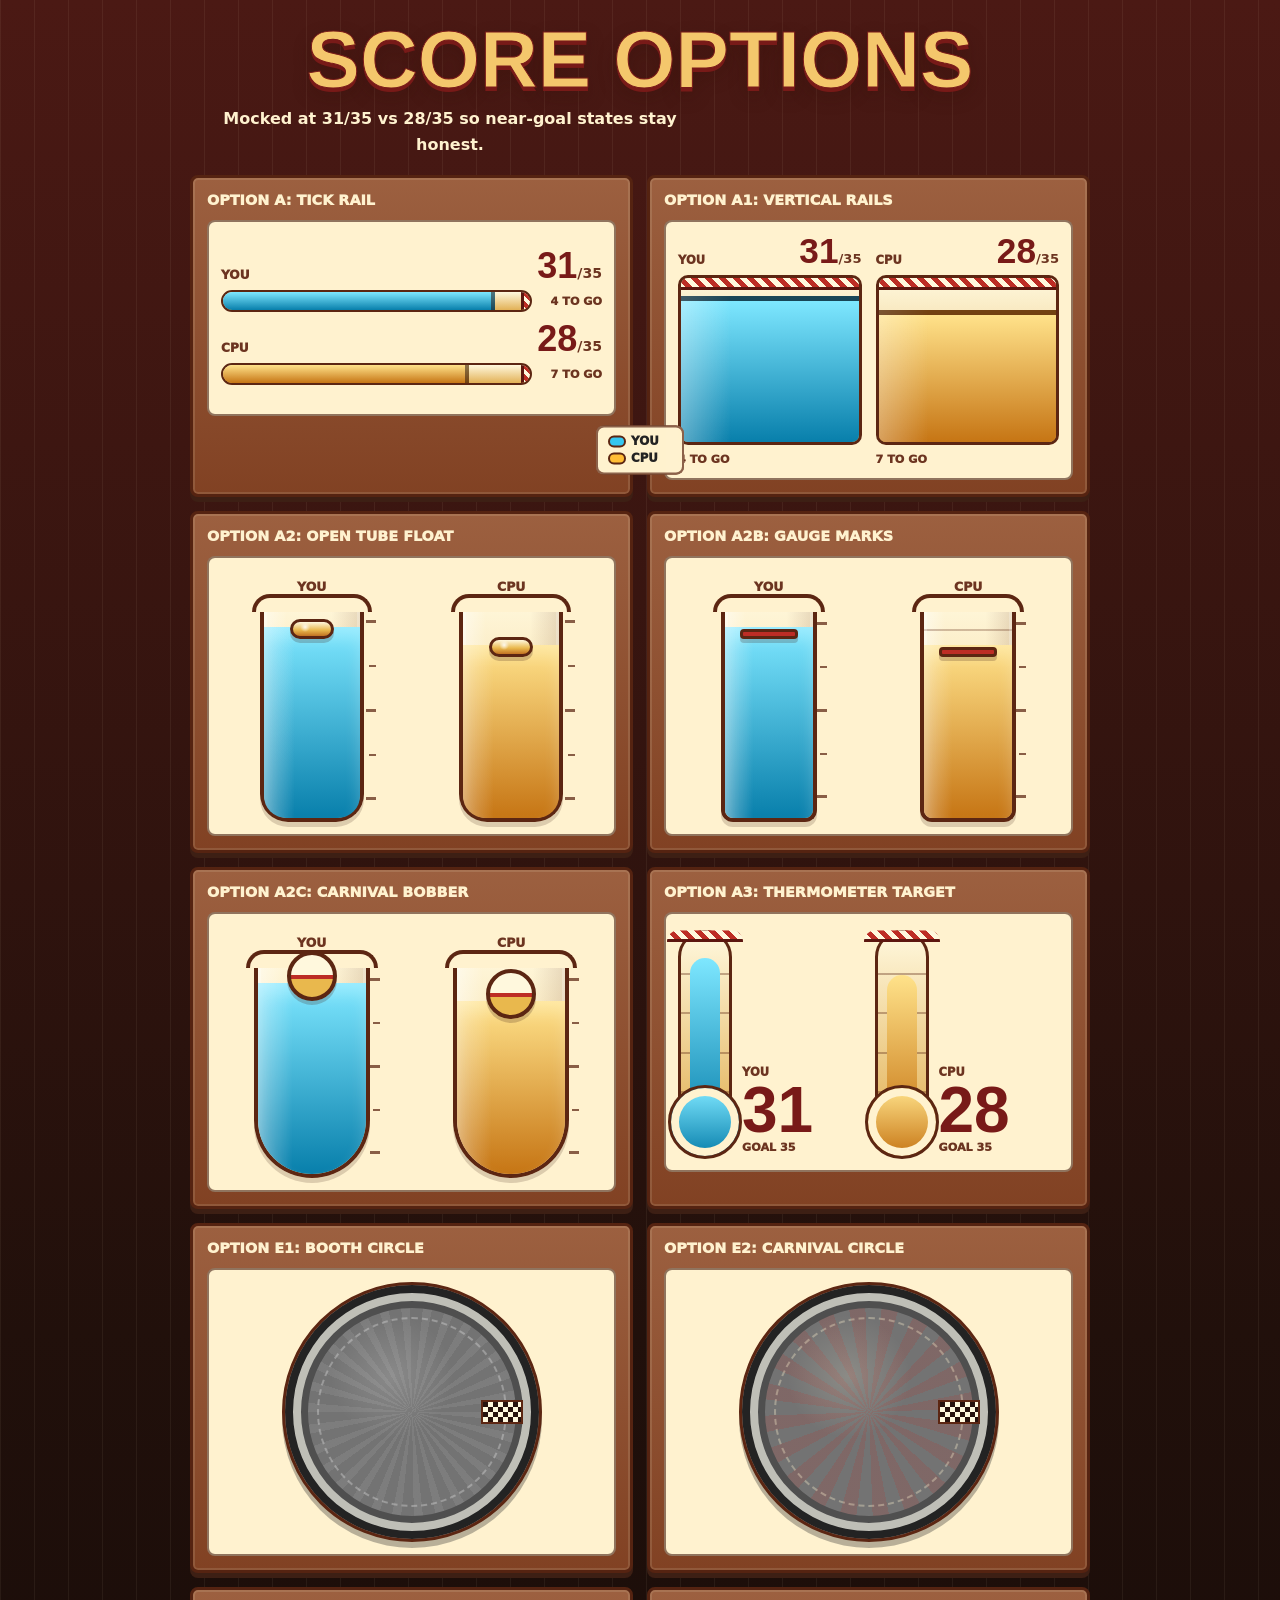
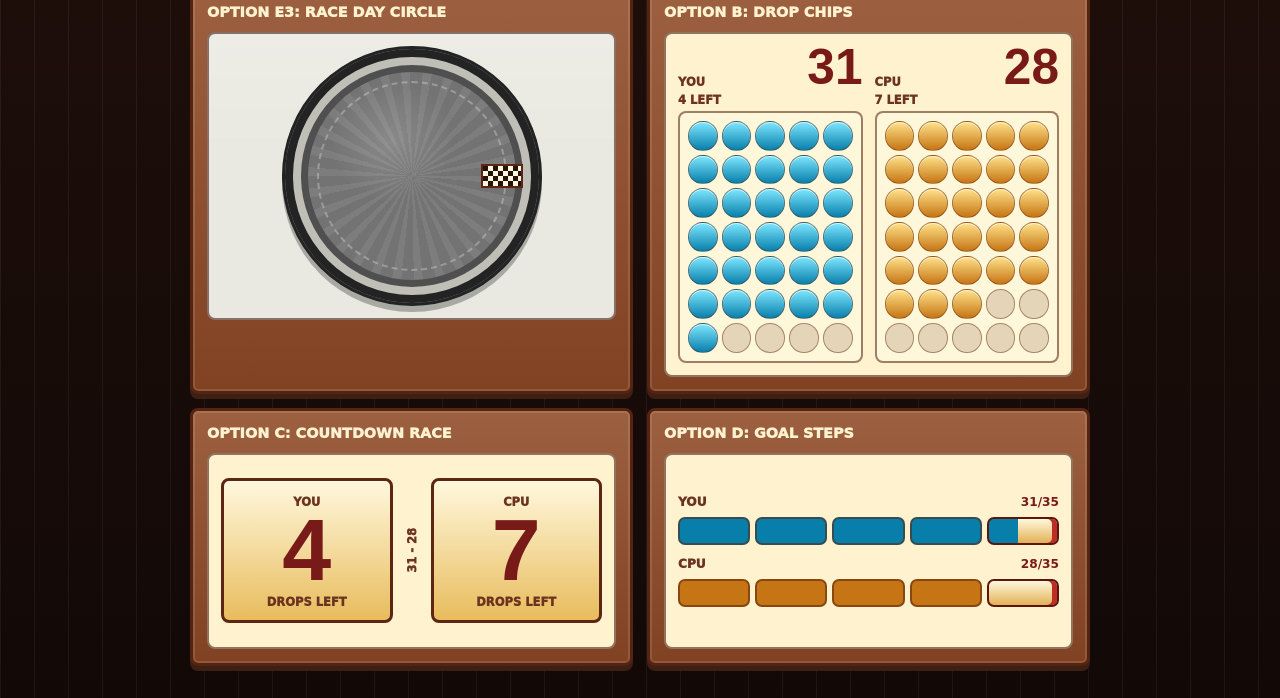
==== commit 624bbfb2: "Add selectable circle-track scoring Why: - Offer a race-style score display without the complexity a" ====
--- a/score-mockups.html
+++ b/score-mockups.html
@@ -4,7 +4,7 @@
   <meta charset="UTF-8" />
   <meta name="viewport" content="width=device-width, initial-scale=1.0" />
   <title>ThumbJam Score Mockups</title>
-  <link rel="stylesheet" href="styles.css?v=4" />
+  <link rel="stylesheet" href="styles.css?v=13" />
 </head>
 <body class="mockup-body">
   <main class="mockup-shell">
@@ -164,6 +164,51 @@
         </div>
       </article>
 
+      <article class="mockup-panel mockup-panel-wide">
+        <h2>Option E1: Booth Circle</h2>
+        <div class="score-option score-option-oval score-option-oval-booth">
+          <div class="oval-track" aria-hidden="true">
+            <span class="start-line"></span>
+            <span class="track-car player-car" style="--turn: 318.85deg;"></span>
+            <span class="track-car cpu-car" style="--turn: 288deg;"></span>
+          </div>
+          <div class="oval-key">
+            <span>You</span>
+            <span>CPU</span>
+          </div>
+        </div>
+      </article>
+
+      <article class="mockup-panel mockup-panel-wide">
+        <h2>Option E2: Carnival Circle</h2>
+        <div class="score-option score-option-oval score-option-oval-carnival">
+          <div class="oval-track" aria-hidden="true">
+            <span class="start-line"></span>
+            <span class="track-car player-car" style="--turn: 318.85deg;"></span>
+            <span class="track-car cpu-car" style="--turn: 288deg;"></span>
+          </div>
+          <div class="oval-key">
+            <span>You</span>
+            <span>CPU</span>
+          </div>
+        </div>
+      </article>
+
+      <article class="mockup-panel mockup-panel-wide">
+        <h2>Option E3: Race Day Circle</h2>
+        <div class="score-option score-option-oval score-option-oval-raceday">
+          <div class="oval-track" aria-hidden="true">
+            <span class="start-line"></span>
+            <span class="track-car player-car" style="--turn: 318.85deg;"></span>
+            <span class="track-car cpu-car" style="--turn: 288deg;"></span>
+          </div>
+          <div class="oval-key">
+            <span>You</span>
+            <span>CPU</span>
+          </div>
+        </div>
+      </article>
+
       <article class="mockup-panel">
         <h2>Option B: Drop Chips</h2>
         <div class="score-option score-option-chips">
--- a/styles.css
+++ b/styles.css
@@ -572,6 +572,146 @@
     linear-gradient(180deg, #ffe28a, var(--cpu) 48%, var(--cpu-deep));
 }
 
+.race-track {
+  display: none;
+}
+
+.arena.score-display-race {
+  display: block;
+  padding: 10px;
+  background:
+    linear-gradient(180deg, rgba(255, 255, 255, 0.12), transparent 40%),
+    #d7d7cf;
+}
+
+.arena.score-display-race .lane {
+  display: none;
+}
+
+.arena.score-display-race .race-track {
+  --radius: clamp(74px, 27vw, 124px);
+  display: block;
+  position: relative;
+  width: min(100%, clamp(220px, 46svh, 320px));
+  aspect-ratio: 1;
+  margin: 0 auto;
+  min-height: 0;
+  border: 3px solid #232323;
+  border-radius: 50%;
+  overflow: hidden;
+  background:
+    radial-gradient(circle at 42% 36%, rgba(255, 255, 255, 0.16), transparent 28%),
+    repeating-conic-gradient(from 6deg at 50% 50%, rgba(255, 255, 255, 0.07) 0 5deg, transparent 5deg 12deg),
+    #737373;
+  box-shadow:
+    inset 0 0 0 8px #232323,
+    inset 0 0 0 16px #bfbfb7,
+    inset 0 0 0 23px #4f4f4f,
+    0 6px 0 rgba(35, 35, 35, 0.4);
+}
+
+.arena.score-display-race .race-track::before {
+  content: "";
+  position: absolute;
+  inset: 32px;
+  border: 2px dashed rgba(255, 255, 255, 0.28);
+  border-radius: 50%;
+}
+
+.arena.score-display-race .race-track::after {
+  content: none;
+}
+
+.race-start-line {
+  position: absolute;
+  z-index: 2;
+  right: 20px;
+  top: 50%;
+  width: 42px;
+  height: 24px;
+  transform: translateY(-50%);
+  border: 2px solid #232323;
+  background:
+    conic-gradient(#fff8dd 25%, #27120d 0 50%, #fff8dd 0 75%, #27120d 0) 0 0 / 10px 10px;
+}
+
+.race-car {
+  --turn: 0deg;
+  position: absolute;
+  z-index: 4;
+  left: 50%;
+  top: 50%;
+  width: 30px;
+  height: 16px;
+  border: 2px solid #232323;
+  border-radius: 8px 10px 10px 8px;
+  background:
+    radial-gradient(circle at 35% 50%, rgba(255, 255, 255, 0.9), transparent 16%),
+    linear-gradient(180deg, #7ee7ff, var(--player-deep));
+  box-shadow: 0 3px 0 rgba(35, 35, 35, 0.24);
+  transform:
+    translate(-50%, -50%)
+    rotate(var(--turn))
+    translateX(var(--radius))
+    rotate(90deg);
+  transition: transform 0.16s cubic-bezier(0.2, 0.8, 0.2, 1);
+}
+
+.cpu-race-car {
+  background:
+    radial-gradient(circle at 35% 50%, rgba(255, 255, 255, 0.85), transparent 16%),
+    linear-gradient(180deg, #ffe28a, var(--cpu-deep));
+  transform:
+    translate(-50%, -50%)
+    rotate(var(--turn))
+    translateX(calc(var(--radius) - 18px))
+    rotate(90deg);
+}
+
+.race-key {
+  position: absolute;
+  left: 50%;
+  top: 50%;
+  z-index: 5;
+  display: grid;
+  grid-template-columns: 1fr;
+  justify-content: center;
+  gap: 5px;
+  min-width: 88px;
+  transform: translate(-50%, -50%);
+  padding: 8px 10px;
+  border: 2px solid rgba(35, 35, 35, 0.72);
+  border-radius: 8px;
+  background: rgba(233, 233, 225, 0.88);
+  color: #232323;
+  font-size: 0.72rem;
+  font-weight: 1000;
+  line-height: 1;
+  text-transform: uppercase;
+}
+
+.race-key span {
+  min-width: 0;
+  display: inline-flex;
+  align-items: center;
+  gap: 5px;
+  overflow-wrap: anywhere;
+}
+
+.race-key span::before {
+  content: "";
+  flex: 0 0 auto;
+  width: 14px;
+  height: 8px;
+  border: 2px solid #232323;
+  border-radius: 999px;
+  background: var(--player);
+}
+
+.race-key span:nth-child(2)::before {
+  background: var(--cpu);
+}
+
 @keyframes tube-bob {
   from {
     transform: translateX(-50%) translateY(-2px) rotate(-1deg);
@@ -1088,6 +1228,198 @@
   line-height: 0.85;
 }
 
+.score-option-oval {
+  min-height: 260px;
+  align-content: stretch;
+  gap: 10px;
+}
+
+.oval-track {
+  --radius: clamp(70px, 27vw, 104px);
+  position: relative;
+  width: min(100%, 260px);
+  min-height: 210px;
+  aspect-ratio: 1;
+  margin: 0 auto;
+  border: 3px solid #5c2612;
+  border-radius: 50%;
+  overflow: hidden;
+  background:
+    radial-gradient(circle at 42% 36%, rgba(255, 255, 255, 0.16), transparent 28%),
+    repeating-conic-gradient(from 6deg at 50% 50%, rgba(255, 255, 255, 0.07) 0 5deg, transparent 5deg 12deg),
+    #737373;
+  box-shadow:
+    inset 0 0 0 8px #232323,
+    inset 0 0 0 16px #bfbfb7,
+    inset 0 0 0 23px #4f4f4f,
+    0 6px 0 rgba(35, 35, 35, 0.32);
+}
+
+.oval-track::before {
+  content: "";
+  position: absolute;
+  inset: 32px;
+  border: 2px dashed rgba(255, 255, 255, 0.28);
+  border-radius: 50%;
+}
+
+.oval-track::after {
+  content: none;
+}
+
+.start-line {
+  position: absolute;
+  z-index: 2;
+  right: 16px;
+  top: 50%;
+  width: 42px;
+  height: 24px;
+  transform: translateY(-50%);
+  border: 2px solid #5c2612;
+  background:
+    conic-gradient(#fff8dd 25%, #27120d 0 50%, #fff8dd 0 75%, #27120d 0) 0 0 / 10px 10px;
+}
+
+.track-car {
+  --car-radius: var(--radius);
+  position: absolute;
+  z-index: 4;
+  left: 0;
+  top: 0;
+  width: 30px;
+  height: 16px;
+  border: 2px solid #5c2612;
+  border-radius: 8px 10px 10px 8px;
+  background:
+    radial-gradient(circle at 35% 50%, rgba(255, 255, 255, 0.9), transparent 16%),
+    linear-gradient(180deg, #7ee7ff, var(--player-deep));
+  box-shadow: 0 3px 0 rgba(61, 31, 20, 0.24);
+  transform:
+    translate(-50%, -50%)
+    rotate(var(--turn))
+    translateX(var(--car-radius))
+    rotate(90deg);
+  animation: circle-demo-lap 4.2s linear infinite;
+}
+
+.cpu-car {
+  --car-radius: calc(var(--radius) - 17px);
+  background:
+    radial-gradient(circle at 35% 50%, rgba(255, 255, 255, 0.85), transparent 16%),
+    linear-gradient(180deg, #ffe28a, var(--cpu-deep));
+  transform:
+    translate(-50%, -50%)
+    rotate(var(--turn))
+    translateX(var(--car-radius))
+    rotate(90deg);
+  animation-duration: 4.8s;
+  animation-delay: -0.4s;
+}
+
+@keyframes circle-demo-lap {
+  from {
+    transform:
+      translate(-50%, -50%)
+      rotate(0deg)
+      translateX(var(--car-radius))
+      rotate(90deg);
+  }
+
+  to {
+    transform:
+      translate(-50%, -50%)
+      rotate(360deg)
+      translateX(var(--car-radius))
+      rotate(90deg);
+  }
+}
+
+.oval-key {
+  position: absolute;
+  left: 50%;
+  top: 50%;
+  z-index: 5;
+  display: grid;
+  grid-template-columns: 1fr;
+  gap: 5px;
+  min-width: 88px;
+  transform: translate(-50%, -50%);
+  padding: 8px 10px;
+  border: 2px solid rgba(92, 38, 18, 0.68);
+  border-radius: 8px;
+  background: rgba(255, 242, 207, 0.9);
+  color: var(--muted);
+  font-size: 0.74rem;
+  font-weight: 1000;
+  line-height: 1;
+  text-transform: uppercase;
+}
+
+.oval-key span {
+  display: inline-flex;
+  align-items: center;
+  gap: 5px;
+}
+
+.oval-key span::before {
+  content: "";
+  width: 14px;
+  height: 8px;
+  border: 2px solid #5c2612;
+  border-radius: 999px;
+  background: var(--player);
+}
+
+.oval-key span:nth-child(2)::before {
+  background: var(--cpu);
+}
+
+.score-option-oval-carnival .oval-track {
+  background:
+    radial-gradient(circle at 42% 36%, rgba(255, 248, 221, 0.18), transparent 28%),
+    repeating-conic-gradient(from 7deg at 50% 50%, rgba(189, 45, 37, 0.16) 0 9deg, transparent 9deg 18deg),
+    #737373;
+}
+
+.score-option-oval-carnival .oval-track::before {
+  border-color: rgba(255, 242, 207, 0.34);
+}
+
+.score-option-oval-carnival .track-car {
+  border-radius: 5px 12px 12px 5px;
+}
+
+.score-option-oval-raceday {
+  background:
+    linear-gradient(180deg, rgba(255, 255, 255, 0.18), transparent 42%),
+    #e9e9e1;
+}
+
+.score-option-oval-raceday .oval-track {
+  border-color: #232323;
+  background:
+    radial-gradient(circle at 42% 36%, rgba(255, 255, 255, 0.16), transparent 28%),
+    repeating-conic-gradient(from 6deg at 50% 50%, rgba(255, 255, 255, 0.07) 0 5deg, transparent 5deg 12deg),
+    #737373;
+}
+
+.score-option-oval-raceday .oval-track::before {
+  border-color: rgba(255, 255, 255, 0.28);
+}
+
+.score-option-oval-raceday .oval-track::after {
+  content: none;
+}
+
+.score-option-oval-raceday .track-car,
+.score-option-oval-raceday .cpu-car {
+  border-color: #232323;
+}
+
+.score-option-oval-raceday .oval-key {
+  color: #232323;
+}
+
 .score-option-chips {
   grid-template-columns: 1fr 1fr;
 }
